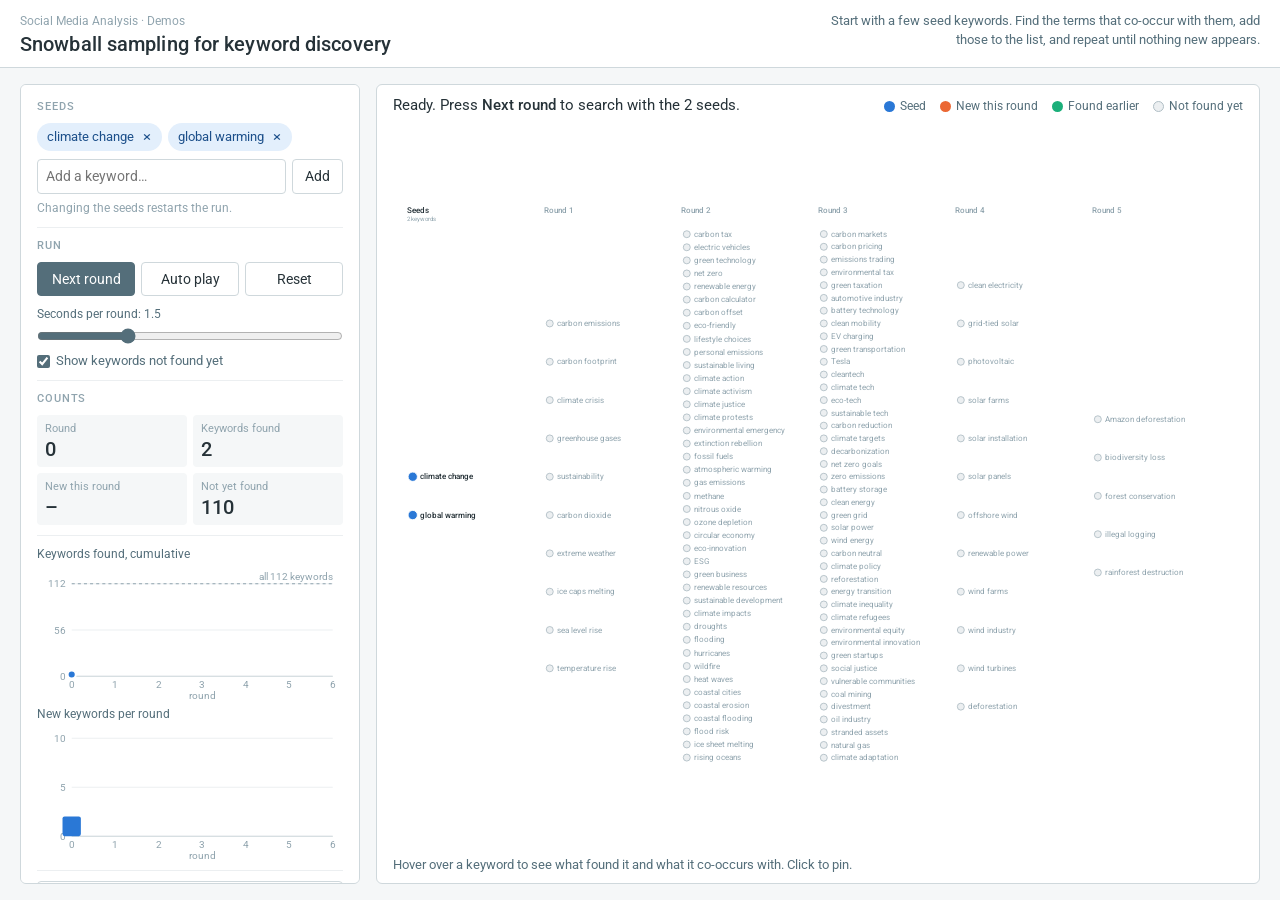
==== docs/demos/snowball-sampling/index.html @ c2bf8eb5 "Add the snowball sampling demo as a standalone page under docs/demos/ Rebuilt from the Fall 2025 dem" ====
<!DOCTYPE html>
<html lang="en">
<head>
  <meta charset="utf-8">
  <meta name="viewport" content="width=device-width, initial-scale=1">
  <title>Snowball sampling — Social Media Analysis</title>
  <link rel="preconnect" href="https://fonts.googleapis.com">
  <link href="https://fonts.googleapis.com/css2?family=Roboto:wght@400;500;700&display=swap" rel="stylesheet">
  <link rel="stylesheet" href="styles.css">
</head>
<body>
  <header class="topbar">
    <div>
      <a class="crumb" href="../">Social Media Analysis · Demos</a>
      <h1>Snowball sampling for keyword discovery</h1>
    </div>
    <p class="topbar-sub">Start with a few seed keywords. Find the terms that co-occur with them, add those to the list, and repeat until nothing new appears.</p>
  </header>

  <main class="app">
    <aside class="panel">
      <section>
        <h2>Seeds</h2>
        <div class="chips" id="seedChips"></div>
        <form id="seedForm" class="seed-form" autocomplete="off">
          <input id="seedInput" list="keywordList" placeholder="Add a keyword…" aria-label="Add a seed keyword">
          <datalist id="keywordList"></datalist>
          <button type="submit" class="btn">Add</button>
        </form>
        <p class="hint" id="seedHint">Changing the seeds restarts the run.</p>
      </section>

      <section>
        <h2>Run</h2>
        <div class="btn-row">
          <button id="nextBtn" class="btn btn-primary">Next round</button>
          <button id="playBtn" class="btn">Auto play</button>
          <button id="resetBtn" class="btn">Reset</button>
        </div>
        <label class="slider-label" for="speed">Seconds per round: <span id="speedValue">1.5</span></label>
        <input type="range" id="speed" min="0.5" max="4" step="0.5" value="1.5">
        <label class="check"><input type="checkbox" id="showHidden" checked> Show keywords not found yet</label>
      </section>

      <section>
        <h2>Counts</h2>
        <dl class="stats">
          <div><dt>Round</dt><dd id="statRound">0</dd></div>
          <div><dt>Keywords found</dt><dd id="statTotal">0</dd></div>
          <div><dt>New this round</dt><dd id="statNew">–</dd></div>
          <div><dt>Not yet found</dt><dd id="statLeft">0</dd></div>
        </dl>
      </section>

      <section class="plots">
        <figure class="plot">
          <figcaption>Keywords found, cumulative</figcaption>
          <svg id="plotTotal" role="img" aria-label="Cumulative number of keywords found per round"></svg>
        </figure>
        <figure class="plot">
          <figcaption>New keywords per round</figcaption>
          <svg id="plotNew" role="img" aria-label="Number of new keywords found in each round"></svg>
        </figure>
      </section>

      <section>
        <button id="exportBtn" class="btn btn-block">Download keyword list (CSV)</button>
      </section>

      <section class="note">
        <p>The 112 keywords and their links are made up for teaching; they were not measured from real posts. The search is deterministic: each round looks up the keywords found in the previous round and adds every term that co-occurs with them.</p>
      </section>
    </aside>

    <section class="stage">
      <div class="stage-head">
        <p class="status" id="status"></p>
        <ul class="legend" aria-label="Legend">
          <li><span class="swatch seed"></span>Seed</li>
          <li><span class="swatch new"></span>New this round</li>
          <li><span class="swatch found"></span>Found earlier</li>
          <li><span class="swatch hidden"></span>Not found yet</li>
        </ul>
      </div>
      <div class="network" id="networkWrap">
        <svg id="network" role="img" aria-label="Keyword network arranged by the round in which each keyword is found"></svg>
      </div>
      <p class="detail" id="detail"></p>
    </section>
  </main>

  <script src="data/keywords.js"></script>
  <script src="script.js"></script>
</body>
</html>
---- docs/demos/snowball-sampling/styles.css ----
/* Snowball sampling demo — palette follows the materials site (MkDocs Material, blue grey). */
:root {
  --bg: #f5f7f8;
  --surface: #ffffff;
  --line: #cfd8dc;
  --line-soft: #eceff1;
  --ink: #263238;
  --ink-2: #546e7a;
  --ink-3: #90a4ae;
  --primary: #546e7a;
  --primary-dark: #37474f;
  --focus: #2a78d6;
  /* node states — validated categorical slots (blue, orange, aqua) + a recessive grey */
  --seed: #2a78d6;
  --new: #eb6834;
  --found: #1baf7a;
  --hidden-fill: #eceff1;
  --hidden-stroke: #b0bec5;
  --edge: #90a4ae;
  --font: "Roboto", system-ui, -apple-system, "Segoe UI", Helvetica, Arial, sans-serif;
}

* { box-sizing: border-box; }
html, body { height: 100%; }
body {
  margin: 0;
  font-family: var(--font);
  font-size: 14px;
  line-height: 1.45;
  color: var(--ink);
  background: var(--bg);
  display: flex;
  flex-direction: column;
}
h1, h2, p, dl, ul, figure { margin: 0; }
button, input { font: inherit; }

/* ---------- top bar ---------- */
.topbar {
  flex: 0 0 auto;
  display: flex;
  align-items: baseline;
  justify-content: space-between;
  gap: 24px;
  padding: 10px 20px 8px;
  background: var(--surface);
  border-bottom: 1px solid var(--line);
}
.topbar h1 { font-size: 20px; font-weight: 500; letter-spacing: 0.1px; }
.crumb { font-size: 12px; color: var(--ink-3); text-decoration: none; }
.crumb:hover { color: var(--primary); text-decoration: underline; }
.topbar-sub { font-size: 13px; color: var(--ink-2); max-width: 62ch; text-align: right; }

/* ---------- layout ---------- */
.app {
  flex: 1 1 auto;
  min-height: 0;
  display: grid;
  grid-template-columns: 340px minmax(0, 1fr);
  gap: 16px;
  padding: 16px 20px;
}
.panel {
  min-height: 0;
  overflow-y: auto;
  background: var(--surface);
  border: 1px solid var(--line);
  border-radius: 6px;
  padding: 4px 16px 12px;
}
.panel section { padding: 10px 0; border-bottom: 1px solid var(--line-soft); }
.panel section:last-child { border-bottom: 0; }
.panel h2 {
  font-size: 11px; font-weight: 500; letter-spacing: 0.08em; text-transform: uppercase;
  color: var(--ink-3); margin-bottom: 8px;
}
.stage {
  min-height: 0;
  display: flex;
  flex-direction: column;
  background: var(--surface);
  border: 1px solid var(--line);
  border-radius: 6px;
  padding: 10px 16px 8px;
}

/* ---------- seeds ---------- */
.chips { display: flex; flex-wrap: wrap; gap: 6px; margin-bottom: 8px; min-height: 28px; }
.chip {
  display: inline-flex; align-items: center; gap: 4px;
  padding: 3px 6px 3px 10px; border-radius: 14px;
  background: #e3effc; color: #1c4f8a; font-size: 13px;
}
.chip button {
  border: 0; background: transparent; color: inherit; cursor: pointer;
  width: 18px; height: 18px; border-radius: 50%; line-height: 1; padding: 0; font-size: 15px;
}
.chip button:hover { background: rgba(28, 79, 138, 0.15); }
.seed-form { display: flex; gap: 6px; }
.seed-form input {
  flex: 1; min-width: 0; padding: 6px 8px;
  border: 1px solid var(--line); border-radius: 4px; background: var(--surface); color: var(--ink);
}
.seed-form input:focus { outline: 2px solid var(--focus); outline-offset: -1px; }
.hint { font-size: 12px; color: var(--ink-3); margin-top: 6px; min-height: 1.4em; }
.hint.warn { color: #b3421f; }

/* ---------- buttons & controls ---------- */
.btn {
  padding: 6px 12px; border-radius: 4px; cursor: pointer;
  border: 1px solid var(--line); background: var(--surface); color: var(--ink);
}
.btn:hover:not(:disabled) { background: var(--line-soft); }
.btn:disabled { opacity: 0.45; cursor: default; }
.btn-primary { background: var(--primary); border-color: var(--primary); color: #fff; }
.btn-primary:hover:not(:disabled) { background: var(--primary-dark); border-color: var(--primary-dark); }
.btn-block { width: 100%; }
.btn-row { display: flex; gap: 6px; margin-bottom: 10px; }
.btn-row .btn { flex: 1; }
.btn.playing { background: #fbe9e0; border-color: #eb6834; color: #8a3410; }
.slider-label { display: block; font-size: 12px; color: var(--ink-2); }
input[type="range"] { width: 100%; margin: 4px 0 8px; accent-color: var(--primary); }
.check { display: flex; align-items: center; gap: 6px; font-size: 13px; color: var(--ink-2); }
.check input { accent-color: var(--primary); margin: 0; }

/* ---------- counts ---------- */
.stats { display: grid; grid-template-columns: 1fr 1fr; gap: 6px; }
.stats div { background: var(--bg); border-radius: 4px; padding: 6px 8px; }
.stats dt { font-size: 11px; color: var(--ink-3); }
.stats dd { margin: 0; font-size: 20px; font-weight: 500; font-variant-numeric: tabular-nums; line-height: 1.2; }

/* ---------- plots ---------- */
.plots { display: grid; gap: 6px; }
.plot figcaption { font-size: 12px; color: var(--ink-2); margin-bottom: 2px; }
.plot svg { display: block; width: 100%; height: auto; }
.plot .axis { stroke: var(--line); stroke-width: 1; }
.plot .grid { stroke: var(--line-soft); stroke-width: 1; }
.plot .tick { font-size: 10px; fill: var(--ink-3); }
.plot .cap { stroke: var(--ink-3); stroke-width: 1; stroke-dasharray: 3 3; }
.plot .cap-label { font-size: 10px; fill: var(--ink-3); }
.plot .line { fill: none; stroke: var(--seed); stroke-width: 2; stroke-linejoin: round; }
.plot .dot { fill: var(--seed); stroke: var(--surface); stroke-width: 2; }
.plot .bar { fill: var(--new); }
.plot .bar.past { fill: var(--found); }
.plot .bar.seed { fill: var(--seed); }

/* ---------- note ---------- */
.note p { font-size: 12px; color: var(--ink-2); }

/* ---------- stage ---------- */
.stage-head { display: flex; justify-content: space-between; align-items: center; gap: 16px; flex-wrap: wrap; }
.status { font-size: 15px; }
.status b { font-weight: 500; }
.status.done { color: #8a3410; }
.legend { list-style: none; padding: 0; display: flex; gap: 14px; font-size: 12px; color: var(--ink-2); }
.legend li { display: flex; align-items: center; gap: 5px; }
.swatch { width: 11px; height: 11px; border-radius: 50%; display: inline-block; border: 1px solid transparent; }
.swatch.seed { background: var(--seed); }
.swatch.new { background: var(--new); }
.swatch.found { background: var(--found); }
.swatch.hidden { background: var(--hidden-fill); border-color: var(--hidden-stroke); }

.network { flex: 1 1 auto; min-height: 0; margin-top: 6px; }
.network svg { display: block; width: 100%; height: 100%; }
.detail { font-size: 13px; color: var(--ink-2); min-height: 1.5em; margin-top: 4px; }
.detail b { color: var(--ink); font-weight: 500; }

/* ---------- network marks ---------- */
.col-head { font-size: 13px; font-weight: 500; fill: var(--ink-3); }
.col-head.active { fill: var(--ink); }
.col-sub { font-size: 11px; fill: var(--ink-3); }
.edge { fill: none; stroke: var(--edge); stroke-width: 1.2; stroke-opacity: 0.3; transition: stroke-opacity 0.3s, stroke 0.3s; }
.edge.fresh { stroke: var(--new); stroke-opacity: 0.55; }
.node { cursor: pointer; }
.node circle {
  stroke: var(--surface); stroke-width: 1.5;
  transition: fill 0.4s, stroke 0.4s, r 0.3s;
}
.node text { font-size: 13px; fill: var(--ink); pointer-events: none; }
.node.seed circle { fill: var(--seed); r: 8; }
.node.seed text { font-weight: 500; }
.node.new circle { fill: var(--new); }
.node.found circle { fill: var(--found); }
.node.hidden circle { fill: var(--hidden-fill); stroke: var(--hidden-stroke); }
.node.hidden text { fill: var(--ink-3); }
.node.unreachable circle { fill: var(--hidden-fill); stroke: var(--hidden-stroke); stroke-dasharray: 2 2; }
.node.unreachable text { fill: var(--ink-3); font-style: italic; }
svg.hide-hidden .node.hidden, svg.hide-hidden .node.unreachable, svg.hide-hidden .col-unreachable { display: none; }

/* highlight state: dim everything, then lift the focus set */
svg.focused .node { opacity: 0.25; }
svg.focused .edge { stroke-opacity: 0.06; }
svg.focused .node.lit { opacity: 1; }
svg.focused .node.lit circle { stroke: var(--ink); }
svg.focused .edge.lit { stroke: var(--ink); stroke-opacity: 0.9; stroke-width: 1.8; }

/* ---------- small screens ---------- */
@media (max-width: 900px) {
  body { height: auto; }
  .app { grid-template-columns: 1fr; }
  .panel { overflow: visible; }
  .network { height: 70vh; }
  .topbar { flex-direction: column; align-items: flex-start; gap: 4px; }
  .topbar-sub { text-align: left; }
}
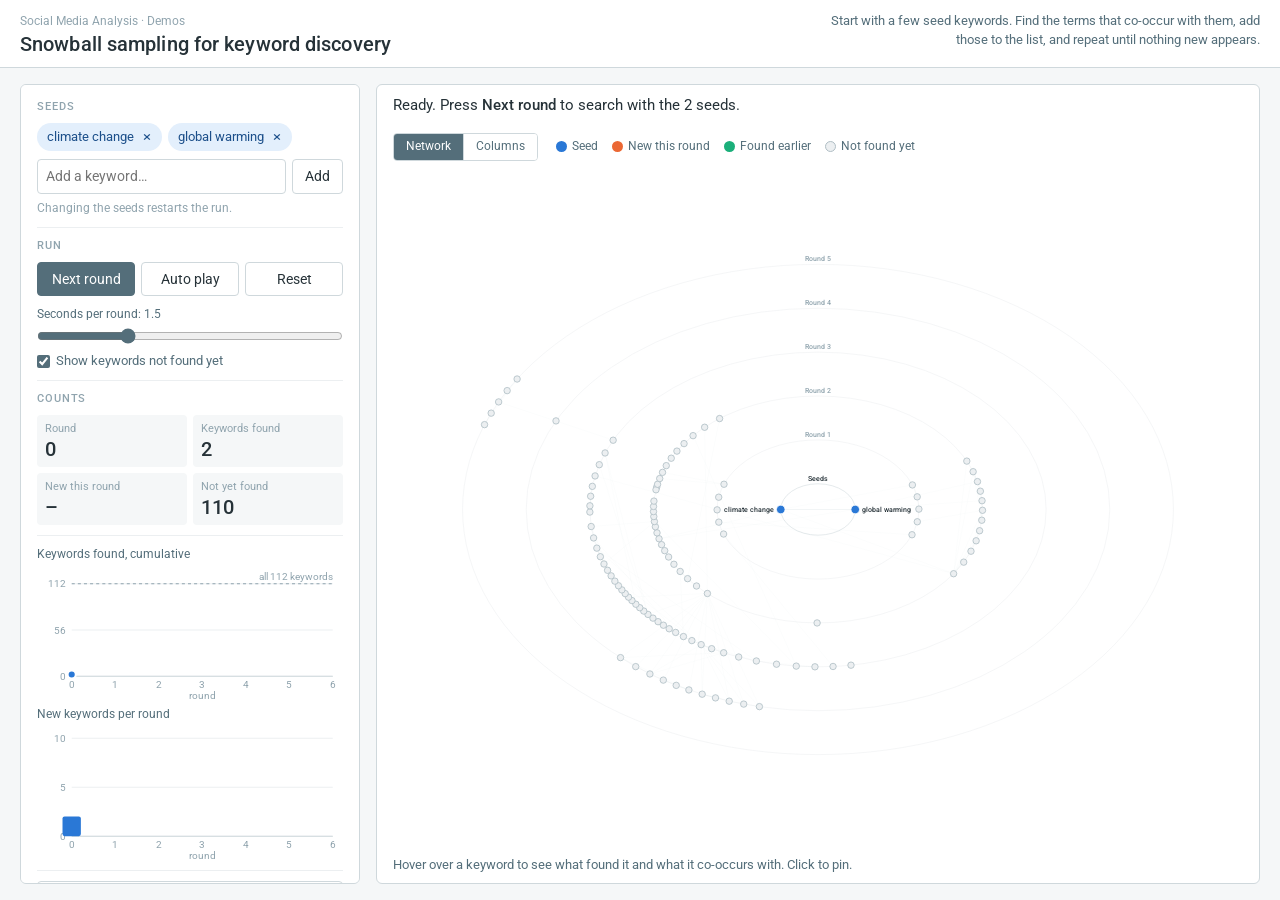
==== commit e7b503d8: "Snowball demo: add the network view and a Network / Columns toggle Network view draws one elliptical" ====
--- a/docs/demos/snowball-sampling/index.html
+++ b/docs/demos/snowball-sampling/index.html
@@ -75,12 +75,18 @@
     <section class="stage">
       <div class="stage-head">
         <p class="status" id="status"></p>
-        <ul class="legend" aria-label="Legend">
+        <div class="stage-tools">
+          <div class="segmented" role="group" aria-label="View">
+            <button type="button" id="viewNetwork" class="active">Network</button>
+            <button type="button" id="viewColumns">Columns</button>
+          </div>
+          <ul class="legend" aria-label="Legend">
           <li><span class="swatch seed"></span>Seed</li>
           <li><span class="swatch new"></span>New this round</li>
           <li><span class="swatch found"></span>Found earlier</li>
           <li><span class="swatch hidden"></span>Not found yet</li>
-        </ul>
+          </ul>
+        </div>
       </div>
       <div class="network" id="networkWrap">
         <svg id="network" role="img" aria-label="Keyword network arranged by the round in which each keyword is found"></svg>
--- a/docs/demos/snowball-sampling/styles.css
+++ b/docs/demos/snowball-sampling/styles.css
@@ -152,6 +152,12 @@
 .status { font-size: 15px; }
 .status b { font-weight: 500; }
 .status.done { color: #8a3410; }
+.stage-tools { display: flex; align-items: center; gap: 18px; }
+.segmented { display: inline-flex; border: 1px solid var(--line); border-radius: 4px; overflow: hidden; }
+.segmented button { border: 0; background: var(--surface); color: var(--ink-2); padding: 4px 12px; font-size: 12px; cursor: pointer; }
+.segmented button + button { border-left: 1px solid var(--line); }
+.segmented button:hover { background: var(--line-soft); }
+.segmented button.active { background: var(--primary); color: #fff; }
 .legend { list-style: none; padding: 0; display: flex; gap: 14px; font-size: 12px; color: var(--ink-2); }
 .legend li { display: flex; align-items: center; gap: 5px; }
 .swatch { width: 11px; height: 11px; border-radius: 50%; display: inline-block; border: 1px solid transparent; }
@@ -176,7 +182,16 @@
   stroke: var(--surface); stroke-width: 1.5;
   transition: fill 0.4s, stroke 0.4s, r 0.3s;
 }
-.node text { font-size: 13px; fill: var(--ink); pointer-events: none; }
+.node text { font-size: 13px; fill: var(--ink); pointer-events: none; paint-order: stroke; stroke: var(--surface); stroke-width: 3px; stroke-linejoin: round; }
+.node.nolabel text { display: none; }
+.node.nolabel.lit text { display: block; }
+svg[data-view="network"] .node.hidden text { display: none; }
+svg[data-view="network"] .node.hidden.lit text { display: block; }
+svg[data-view="network"] .col-head { paint-order: stroke; stroke: var(--surface); stroke-width: 4px; }
+.ring { fill: none; stroke: var(--line-soft); stroke-width: 1; }
+.ring.active { stroke: var(--line); }
+.co { fill: none; stroke: var(--edge); stroke-width: 1; stroke-opacity: 0.05; }
+.co.on { stroke-opacity: 0.22; }
 .node.seed circle { fill: var(--seed); r: 8; }
 .node.seed text { font-weight: 500; }
 .node.new circle { fill: var(--new); }
@@ -190,6 +205,8 @@
 /* highlight state: dim everything, then lift the focus set */
 svg.focused .node { opacity: 0.25; }
 svg.focused .edge { stroke-opacity: 0.06; }
+svg.focused .co { stroke-opacity: 0.02; }
+svg.focused .co.lit { stroke: var(--ink); stroke-opacity: 0.7; stroke-width: 1.5; }
 svg.focused .node.lit { opacity: 1; }
 svg.focused .node.lit circle { stroke: var(--ink); }
 svg.focused .edge.lit { stroke: var(--ink); stroke-opacity: 0.9; stroke-width: 1.8; }
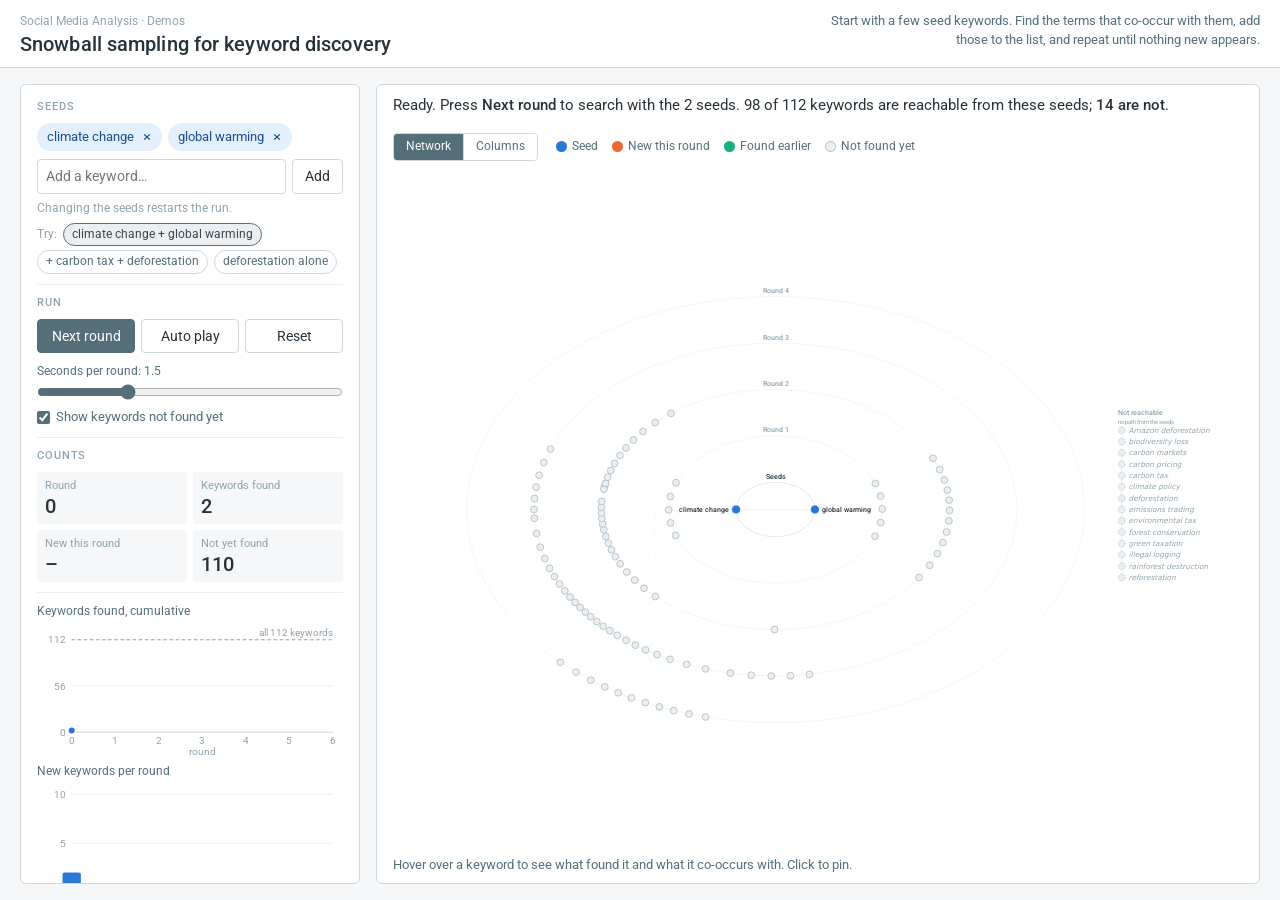
==== commit b096b892: "Snowball demo: default seeds no longer reach everything; seed presets Four co-occurrence links were " ====
--- a/docs/demos/snowball-sampling/index.html
+++ b/docs/demos/snowball-sampling/index.html
@@ -28,6 +28,12 @@
           <button type="submit" class="btn">Add</button>
         </form>
         <p class="hint" id="seedHint">Changing the seeds restarts the run.</p>
+        <div class="presets" aria-label="Preset seed sets">
+          <span>Try:</span>
+          <button type="button" class="preset" data-seeds="climate change|global warming">climate change + global warming</button>
+          <button type="button" class="preset" data-seeds="climate change|global warming|carbon tax|deforestation">+ carbon tax + deforestation</button>
+          <button type="button" class="preset" data-seeds="deforestation">deforestation alone</button>
+        </div>
       </section>
 
       <section>
--- a/docs/demos/snowball-sampling/styles.css
+++ b/docs/demos/snowball-sampling/styles.css
@@ -104,6 +104,10 @@
 .seed-form input:focus { outline: 2px solid var(--focus); outline-offset: -1px; }
 .hint { font-size: 12px; color: var(--ink-3); margin-top: 6px; min-height: 1.4em; }
 .hint.warn { color: #b3421f; }
+.presets { display: flex; flex-wrap: wrap; align-items: center; gap: 4px 6px; margin-top: 6px; font-size: 12px; color: var(--ink-3); }
+.preset { border: 1px solid var(--line); background: var(--surface); color: var(--ink-2); border-radius: 12px; padding: 2px 8px; font-size: 12px; cursor: pointer; }
+.preset:hover { background: var(--line-soft); }
+.preset.active { border-color: var(--primary); color: var(--primary-dark); background: var(--line-soft); }
 
 /* ---------- buttons & controls ---------- */
 .btn {
